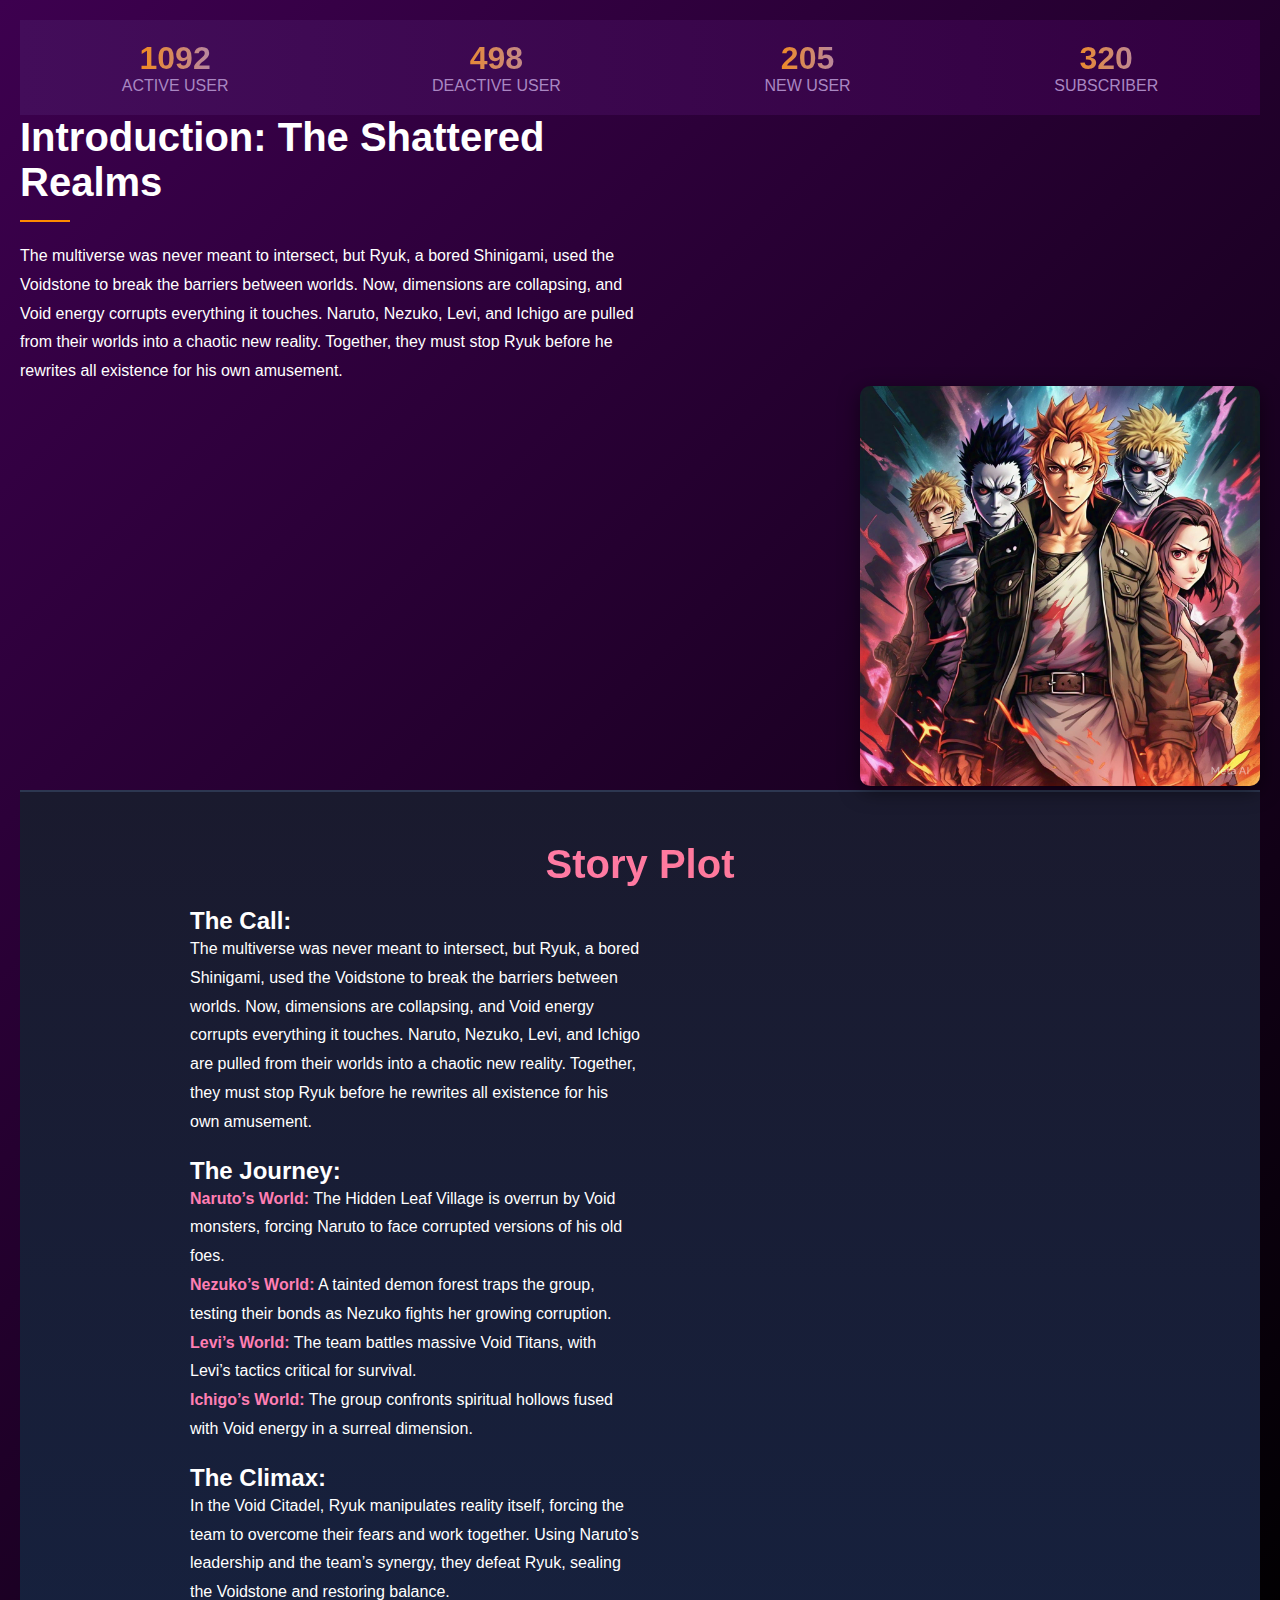
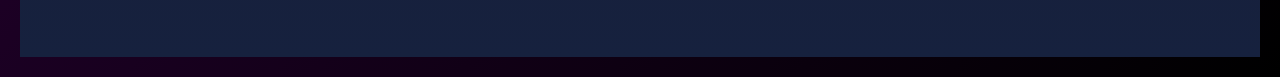
==== plot.html @ 93623dd4 "git" ====
<!DOCTYPE html>
<html lang="en">
<head>
  <meta charset="UTF-8">
  <meta name="viewport" content="width=device-width, initial-scale=1.0">
  <title>Plot Page</title>
  <link rel="stylesheet" href="css/plot.css">
</head>
<body>
  <header class="stats-section">
    <div class="stat">
      <h2>1092</h2>
      <p>ACTIVE USER</p>
    </div>
    <div class="stat">
      <h2>498</h2>
      <p>DEACTIVE USER</p>
    </div>
    <div class="stat">
      <h2>205</h2>
      <p>NEW USER</p>
    </div>
    <div class="stat">
      <h2>320</h2>
      <p>SUBSCRIBER</p>
    </div>
  </header>

  <main class="plot-section">
    <div class="plot-content">
      <h1>Introduction: The Shattered Realms</h1>
      <hr>
      <p>
        The multiverse was never meant to intersect, but Ryuk, a bored Shinigami, used the Voidstone 
        to break the barriers between worlds. Now, dimensions are collapsing, and Void energy 
        corrupts everything it touches. Naruto, Nezuko, Levi, and Ichigo are pulled from their worlds 
        into a chaotic new reality. Together, they must stop Ryuk before he rewrites all existence 
        for his own amusement.
      </p>
    </div>
    
    <div class="plot-image">
      <img src="images/WhatsApp Image 2025-01-25 at 12.00.44 PM.jpeg" alt="Shattered Realms Image">
    </div>
    <section class="story-plot">
        <div class="container">
          <h2 class="gradient-title">Story Plot</h2>
          <div class="plot-content">
            <h3>The Call:</h3>
            <p>
              The multiverse was never meant to intersect, but Ryuk, a bored Shinigami, used the Voidstone to break the barriers
              between worlds. Now, dimensions are collapsing, and Void energy corrupts everything it touches. Naruto, Nezuko,
              Levi, and Ichigo are pulled from their worlds into a chaotic new reality. Together, they must stop Ryuk before he
              rewrites all existence for his own amusement.
            </p>
            <h3>The Journey:</h3>
            <p>
              <b>Naruto’s World:</b> The Hidden Leaf Village is overrun by Void monsters, forcing Naruto to face corrupted
              versions of his old foes.<br />
              <b>Nezuko’s World:</b> A tainted demon forest traps the group, testing their bonds as Nezuko fights her growing
              corruption.<br />
              <b>Levi’s World:</b> The team battles massive Void Titans, with Levi’s tactics critical for survival.<br />
              <b>Ichigo’s World:</b> The group confronts spiritual hollows fused with Void energy in a surreal dimension.
            </p>
            <h3>The Climax:</h3>
            <p>
              In the Void Citadel, Ryuk manipulates reality itself, forcing the team to overcome their fears and work together.
              Using Naruto’s leadership and the team’s synergy, they defeat Ryuk, sealing the Voidstone and restoring balance.
            </p>
          </div>
        </div>
      </section>
      
    
  </main>
</body>
</html>
---- css/plot.css ----
/* General Reset */
* {
    margin: 0;
    padding: 0;
    box-sizing: border-box;
  }
  
  body {
    font-family: Arial, sans-serif;
    background: linear-gradient(135deg, #3d004f, #000);
    color: #fff;
    padding: 20px;
  }
  
  /* Header Section - Stats */
  .stats-section {
    display: flex;
    justify-content: space-around;
    padding: 20px 0;
    text-align: center;
    background: linear-gradient(90deg, #430d5a, #320040);
    
  }
  
 
  .stat h2 {
    font-size: 2rem;
    color: transparent;  
    background: linear-gradient(90deg, #ff8a00, #a987c2);
    -webkit-background-clip: text;
    -webkit-text-fill-color: transparent;
    background-clip: text;
  }
  
  
  .stat p {
    font-size: 1rem;
    color: #a987c2;
  }
  
  /* Plot Section */
  .plot-section {
    /*display: flex; */
    align-items: center; 
    justify-content: space-between;
    gap: 30px;
  }
  
  
  .plot-content {
    max-width: 50%;
  }
  
  .plot-content h1 {
    font-size: 2.5rem;
    margin-bottom: 15px;
    color: #fff;
  }
  
  .plot-content hr {
    border: none;
    border-top: 2px solid #ff8a00;
    width: 50px;
    margin-bottom: 20px;
  }
  
  .plot-content p {
    font-size: 1.1rem;
    line-height: 1.8;
  }

  .plot-image {
    flex: 1;
    text-align: right; /* Aligns the image to the right */
  }
  
  .plot-image img {
    
    width: 100%;
    height: auto;
    max-width: 400px;
    border-radius: 10px;
    box-shadow: 0 5px 20px rgba(0, 0, 0, 0.5);
  }
  .story-plot {
    background: linear-gradient(to bottom, #1a1a2e, #16213e);
    color: #fff;
    padding: 50px 20px;
    border-top: 2px solid rgba(255, 255, 255, 0.1);
  }
  
  .container {
    max-width: 900px;
    margin: 0 auto;
  }
  
  .gradient-title {
    font-size: 2.5rem;
    color: transparent;
    background: linear-gradient(45deg, #ff7eb3, #ff758c);
    -webkit-background-clip: text;
    -webkit-text-fill-color: transparent;
    text-align: center;
    margin-bottom: 20px;
  }
  
  .plot-content h3 {
    font-size: 1.5rem;
    margin-top: 20px;
  }
  
  .plot-content p {
    line-height: 1.8;
    font-size: 1rem;
  }
  
  .plot-content b {
    color: #ff7eb3;
  }
  
  
  /* Responsive Design */
  @media screen and (max-width: 768px) {
    .stats-section {
      flex-direction: column;
      gap: 20px;
    }
  
    .plot-section {
      flex-direction: column;
      text-align: center;
    }
  
    .plot-content {
      max-width: 100%;
    }
  
    .plot-image img {
      max-width: 100%;
    }
  }
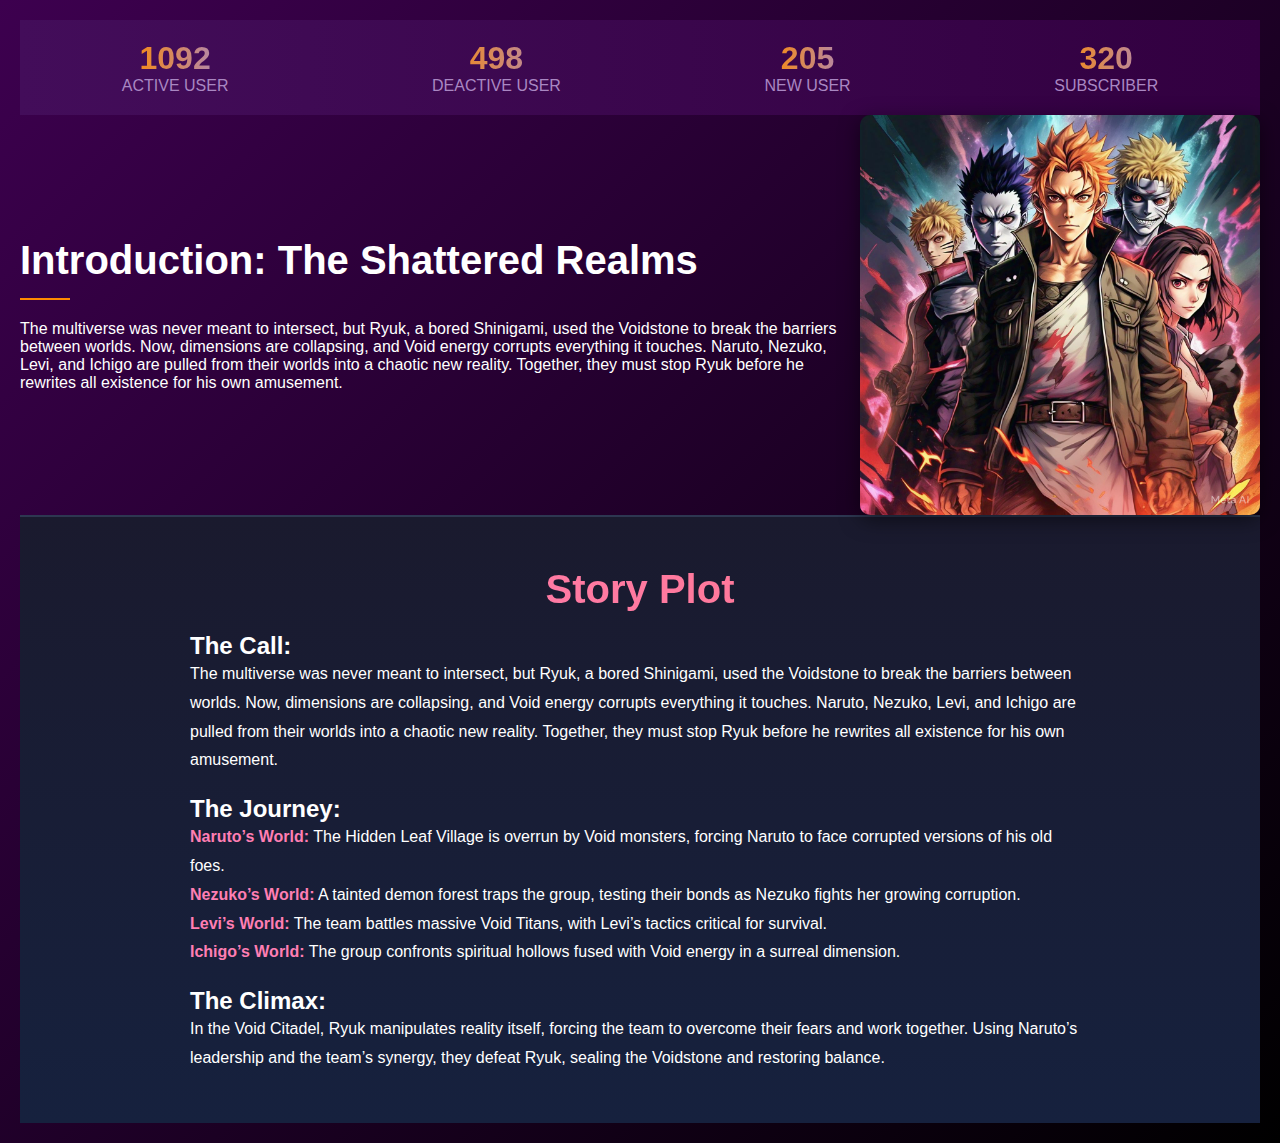
==== commit b036ae34: "final commit" ====
--- a/plot.html
+++ b/plot.html
@@ -26,8 +26,10 @@
     </div>
   </header>
 
-  <main class="plot-section">
-    <div class="plot-content">
+  <main>
+    
+    <section class="plot-content">
+    <article >
       <h1>Introduction: The Shattered Realms</h1>
       <hr>
       <p>
@@ -37,15 +39,16 @@
         into a chaotic new reality. Together, they must stop Ryuk before he rewrites all existence 
         for his own amusement.
       </p>
-    </div>
+      </article>
+      <img src="images/WhatsApp Image 2025-01-25 at 12.00.44 PM.jpeg" alt="Shattered Realms Image">
+      
+    </section>
     
-    <div class="plot-image">
-      <img src="images/WhatsApp Image 2025-01-25 at 12.00.44 PM.jpeg" alt="Shattered Realms Image">
-    </div>
+
     <section class="story-plot">
         <div class="container">
           <h2 class="gradient-title">Story Plot</h2>
-          <div class="plot-content">
+          <div>
             <h3>The Call:</h3>
             <p>
               The multiverse was never meant to intersect, but Ryuk, a bored Shinigami, used the Voidstone to break the barriers
--- a/css/plot.css
+++ b/css/plot.css
@@ -38,25 +38,22 @@
     color: #a987c2;
   }
   
-  /* Plot Section */
-  .plot-section {
-    /*display: flex; */
-    align-items: center; 
-    justify-content: space-between;
-    gap: 30px;
+
+  .plot-content {
+    display: flex;
+    flex-direction: row; /* Ensure content is arranged in a row */
+    align-items: center; /* Align items vertically if needed */
+    gap: 20px; /* Add spacing between text and image */
   }
   
-  
-  .plot-content {
-    max-width: 50%;
+  .plot-content .text {
+    flex: 1; /* Text takes up the remaining space */
   }
-  
   .plot-content h1 {
     font-size: 2.5rem;
     margin-bottom: 15px;
     color: #fff;
   }
-  
   .plot-content hr {
     border: none;
     border-top: 2px solid #ff8a00;
@@ -64,24 +61,16 @@
     margin-bottom: 20px;
   }
   
-  .plot-content p {
-    font-size: 1.1rem;
-    line-height: 1.8;
-  }
-
-  .plot-image {
-    flex: 1;
-    text-align: right; /* Aligns the image to the right */
+  .plot-content img {
+    flex: 0; /* Prevent the image from stretching */
+    max-width: 400px;
+    height: auto;
+    border-radius: 10px;
+    box-shadow: 0 5px 20px rgba(0, 0, 0, 0.5);
+     /* Add some spacing from the text */
   }
   
-  .plot-image img {
-    
-    width: 100%;
-    height: auto;
-    max-width: 400px;
-    border-radius: 10px;
-    box-shadow: 0 5px 20px rgba(0, 0, 0, 0.5);
-  }
+  
   .story-plot {
     background: linear-gradient(to bottom, #1a1a2e, #16213e);
     color: #fff;
@@ -104,17 +93,17 @@
     margin-bottom: 20px;
   }
   
-  .plot-content h3 {
+  .container h3 {
     font-size: 1.5rem;
     margin-top: 20px;
   }
   
-  .plot-content p {
+  .container p {
     line-height: 1.8;
     font-size: 1rem;
   }
   
-  .plot-content b {
+  .container b {
     color: #ff7eb3;
   }
   
